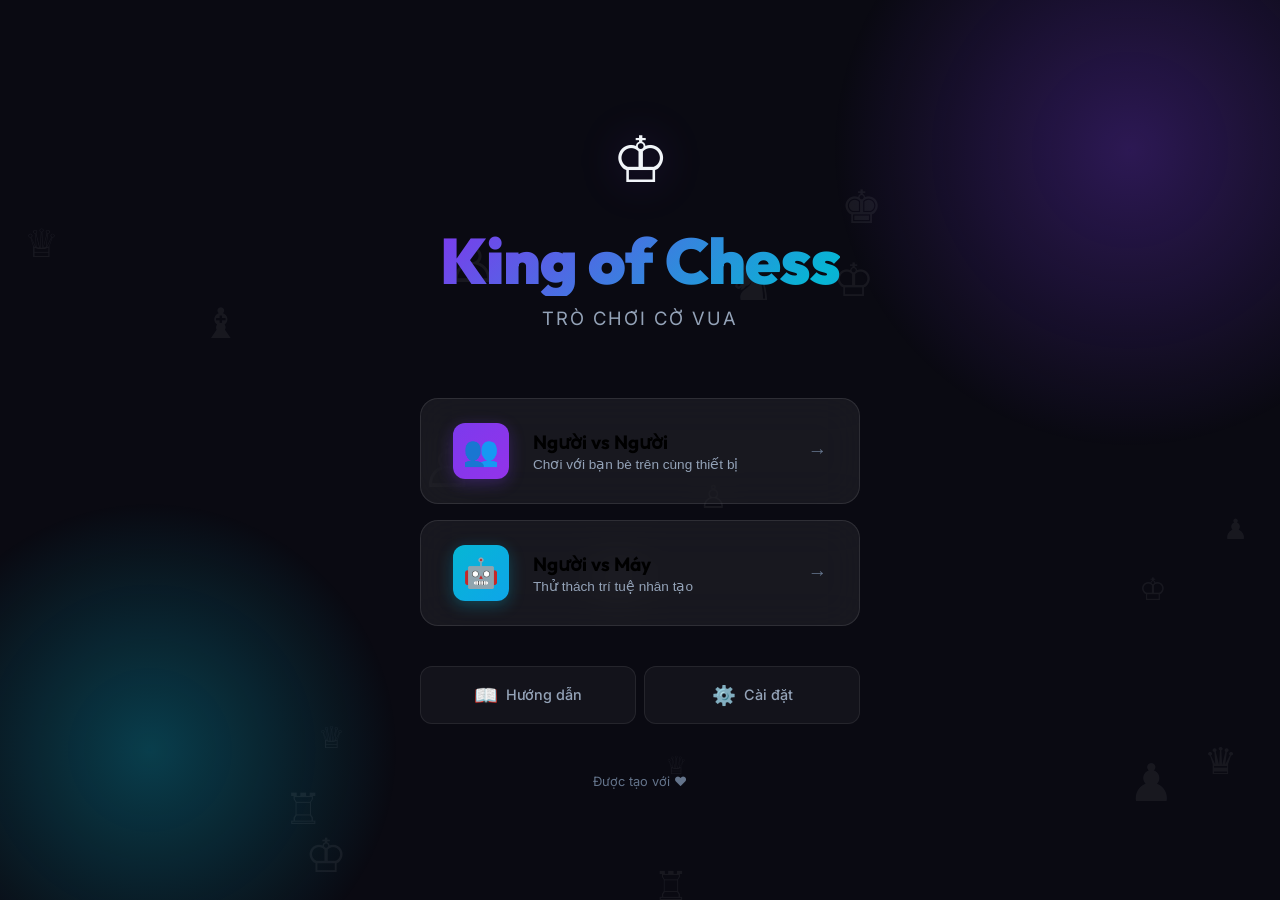
==== index.html @ 408eb3eb "Initial commit: KingOfChess - Chess game" ====
<!DOCTYPE html>
<html lang="vi" data-theme="dark" data-board="classic">
<head>
  <meta charset="UTF-8">
  <meta name="viewport" content="width=device-width, initial-scale=1.0">
  <meta name="description" content="King of Chess - Trò chơi cờ vua trực tuyến với AI. Chơi cờ vua miễn phí, người vs người hoặc người vs máy.">
  <title>King of Chess — Trò chơi Cờ Vua</title>
  <link rel="stylesheet" href="css/index.css">
  <link rel="stylesheet" href="css/menu.css">
  <link rel="icon" href="data:image/svg+xml,<svg xmlns='http://www.w3.org/2000/svg' viewBox='0 0 100 100'><text y='.9em' font-size='90'>♔</text></svg>">
</head>
<body>
  <!-- Animated Background -->
  <div class="menu-bg"></div>
  <div class="floating-pieces" id="floating-pieces"></div>

  <div class="menu-page">
    <!-- Hero Section -->
    <div class="hero">
      <div class="hero-crown">♔</div>
      <h1 class="hero-title" data-i18n="menu.title">King of Chess</h1>
      <p class="hero-subtitle" data-i18n="menu.subtitle">Trò chơi cờ vua</p>
    </div>

    <!-- Menu Container -->
    <div class="menu-container">
      <!-- PvP Mode -->
      <button class="mode-btn mode-btn-pvp" id="btn-pvp">
        <div class="mode-icon">👥</div>
        <div class="mode-info">
          <h3 data-i18n="menu.pvp">Người vs Người</h3>
          <p data-i18n="menu.pvp.desc">Chơi với bạn bè trên cùng thiết bị</p>
        </div>
        <span class="mode-arrow">→</span>
      </button>

      <!-- PvC Mode -->
      <button class="mode-btn mode-btn-pvc" id="btn-pvc">
        <div class="mode-icon">🤖</div>
        <div class="mode-info">
          <h3 data-i18n="menu.pvc">Người vs Máy</h3>
          <p data-i18n="menu.pvc.desc">Thử thách trí tuệ nhân tạo</p>
        </div>
        <span class="mode-arrow">→</span>
      </button>

      <!-- AI Difficulty Panel -->
      <div class="difficulty-panel" id="difficulty-panel">
        <div class="difficulty-content">
          <div class="difficulty-title" data-i18n="menu.difficulty">Chọn cấp độ</div>
          <div class="difficulty-options">
            <button class="difficulty-btn" data-difficulty="easy">
              <span class="diff-emoji">🌱</span>
              <span class="diff-name" data-i18n="menu.easy">Dễ</span>
              <span class="diff-desc" data-i18n="menu.easy.desc">Dành cho người mới</span>
            </button>
            <button class="difficulty-btn selected" data-difficulty="medium">
              <span class="diff-emoji">⚔️</span>
              <span class="diff-name" data-i18n="menu.medium">Trung bình</span>
              <span class="diff-desc" data-i18n="menu.medium.desc">Thử thách vừa phải</span>
            </button>
            <button class="difficulty-btn" data-difficulty="hard">
              <span class="diff-emoji">🔥</span>
              <span class="diff-name" data-i18n="menu.hard">Khó</span>
              <span class="diff-desc" data-i18n="menu.hard.desc">Đối thủ mạnh</span>
            </button>
          </div>
          <div class="play-btn-container">
            <button class="btn btn-accent btn-lg w-full" id="btn-play-ai" data-i18n="menu.play">Bắt đầu chơi</button>
          </div>
        </div>
      </div>

      <!-- Secondary Actions -->
      <div class="secondary-actions">
        <button class="secondary-btn" id="btn-guide">
          <span class="sec-icon">📖</span>
          <span data-i18n="menu.guide">Hướng dẫn</span>
        </button>
        <button class="secondary-btn" id="btn-settings">
          <span class="sec-icon">⚙️</span>
          <span data-i18n="menu.settings">Cài đặt</span>
        </button>
      </div>
    </div>

    <!-- Footer -->
    <div class="menu-footer">
      <p data-i18n="menu.footer">Được tạo với ❤️</p>
    </div>
  </div>

  <script src="js/i18n.js"></script>
  <script src="js/settings.js"></script>
  <script src="js/menu.js"></script>
</body>
</html>
---- css/index.css ----
/* ============================================
   KING OF CHESS — Design System & Global Styles
   ============================================ */

/* Google Fonts */
@import url('https://fonts.googleapis.com/css2?family=Inter:wght@300;400;500;600;700&family=Outfit:wght@400;500;600;700;800;900&family=JetBrains+Mono:wght@400;500&display=swap');

/* ---- CSS Custom Properties ---- */
:root {
  /* Typography */
  --font-heading: 'Outfit', sans-serif;
  --font-body: 'Inter', sans-serif;
  --font-mono: 'JetBrains Mono', monospace;

  /* Spacing */
  --space-xs: 4px;
  --space-sm: 8px;
  --space-md: 16px;
  --space-lg: 24px;
  --space-xl: 32px;
  --space-2xl: 48px;
  --space-3xl: 64px;

  /* Border Radius */
  --radius-sm: 6px;
  --radius-md: 12px;
  --radius-lg: 18px;
  --radius-xl: 24px;
  --radius-full: 9999px;

  /* Transitions */
  --transition-fast: 150ms cubic-bezier(0.4, 0, 0.2, 1);
  --transition-base: 250ms cubic-bezier(0.4, 0, 0.2, 1);
  --transition-slow: 400ms cubic-bezier(0.4, 0, 0.2, 1);
  --transition-bounce: 500ms cubic-bezier(0.34, 1.56, 0.64, 1);

  /* Z-Index Scale */
  --z-base: 1;
  --z-dropdown: 100;
  --z-modal-backdrop: 500;
  --z-modal: 600;
  --z-toast: 700;
  --z-tooltip: 800;

  /* Board Color Presets (default: Classic) */
  --board-light: #f0d9b5;
  --board-dark: #b58863;
  --board-highlight: rgba(255, 255, 0, 0.4);
  --board-selected: rgba(20, 85, 200, 0.45);
  --board-valid-move: rgba(0, 0, 0, 0.15);
  --board-check: rgba(255, 0, 0, 0.5);
  --board-last-move: rgba(155, 199, 0, 0.41);
}

/* ---- Dark Theme (Default) ---- */
[data-theme="dark"] {
  --bg-primary: #0a0a12;
  --bg-secondary: #12121e;
  --bg-tertiary: #1a1a2e;
  --bg-surface: rgba(255, 255, 255, 0.04);
  --bg-surface-hover: rgba(255, 255, 255, 0.08);
  --bg-surface-active: rgba(255, 255, 255, 0.12);

  --glass-bg: rgba(255, 255, 255, 0.06);
  --glass-border: rgba(255, 255, 255, 0.1);
  --glass-shadow: 0 8px 32px rgba(0, 0, 0, 0.4);

  --color-primary: #7c3aed;
  --color-primary-hover: #8b5cf6;
  --color-primary-glow: rgba(124, 58, 237, 0.3);
  --color-accent: #06b6d4;
  --color-accent-hover: #22d3ee;
  --color-accent-glow: rgba(6, 182, 212, 0.3);
  --color-success: #10b981;
  --color-success-glow: rgba(16, 185, 129, 0.3);
  --color-warning: #f59e0b;
  --color-danger: #ef4444;
  --color-danger-glow: rgba(239, 68, 68, 0.3);

  --text-primary: #f1f5f9;
  --text-secondary: #94a3b8;
  --text-tertiary: #64748b;
  --text-inverse: #0f172a;

  --border-color: rgba(255, 255, 255, 0.08);
  --border-color-hover: rgba(255, 255, 255, 0.15);

  --scrollbar-track: #1a1a2e;
  --scrollbar-thumb: #334155;

  --shadow-sm: 0 1px 2px rgba(0, 0, 0, 0.3);
  --shadow-md: 0 4px 12px rgba(0, 0, 0, 0.4);
  --shadow-lg: 0 8px 24px rgba(0, 0, 0, 0.5);
  --shadow-xl: 0 16px 48px rgba(0, 0, 0, 0.6);
}

/* ---- Light Theme ---- */
[data-theme="light"] {
  --bg-primary: #f0f2f5;
  --bg-secondary: #ffffff;
  --bg-tertiary: #e8eaed;
  --bg-surface: rgba(0, 0, 0, 0.03);
  --bg-surface-hover: rgba(0, 0, 0, 0.06);
  --bg-surface-active: rgba(0, 0, 0, 0.09);

  --glass-bg: rgba(255, 255, 255, 0.7);
  --glass-border: rgba(0, 0, 0, 0.08);
  --glass-shadow: 0 8px 32px rgba(0, 0, 0, 0.1);

  --color-primary: #6d28d9;
  --color-primary-hover: #7c3aed;
  --color-primary-glow: rgba(109, 40, 217, 0.15);
  --color-accent: #0891b2;
  --color-accent-hover: #06b6d4;
  --color-accent-glow: rgba(8, 145, 178, 0.15);
  --color-success: #059669;
  --color-success-glow: rgba(5, 150, 105, 0.15);
  --color-warning: #d97706;
  --color-danger: #dc2626;
  --color-danger-glow: rgba(220, 38, 38, 0.15);

  --text-primary: #1e293b;
  --text-secondary: #475569;
  --text-tertiary: #94a3b8;
  --text-inverse: #f8fafc;

  --border-color: rgba(0, 0, 0, 0.08);
  --border-color-hover: rgba(0, 0, 0, 0.15);

  --scrollbar-track: #e8eaed;
  --scrollbar-thumb: #94a3b8;

  --shadow-sm: 0 1px 2px rgba(0, 0, 0, 0.05);
  --shadow-md: 0 4px 12px rgba(0, 0, 0, 0.08);
  --shadow-lg: 0 8px 24px rgba(0, 0, 0, 0.12);
  --shadow-xl: 0 16px 48px rgba(0, 0, 0, 0.16);
}

/* ---- Board Color Presets ---- */
[data-board="classic"] {
  --board-light: #f0d9b5;
  --board-dark: #b58863;
}
[data-board="emerald"] {
  --board-light: #eeeed2;
  --board-dark: #769656;
}
[data-board="ocean"] {
  --board-light: #d4e4ed;
  --board-dark: #5b8baa;
}
[data-board="royal"] {
  --board-light: #e8daf0;
  --board-dark: #8b5bb5;
}
[data-board="midnight"] {
  --board-light: #c0c8d4;
  --board-dark: #4a5568;
}

/* ---- Global Reset & Base ---- */
*, *::before, *::after {
  margin: 0;
  padding: 0;
  box-sizing: border-box;
}

html {
  font-size: 16px;
  scroll-behavior: smooth;
  -webkit-font-smoothing: antialiased;
  -moz-osx-font-smoothing: grayscale;
}

body {
  font-family: var(--font-body);
  background-color: var(--bg-primary);
  color: var(--text-primary);
  line-height: 1.6;
  min-height: 100vh;
  overflow-x: hidden;
  transition: background-color var(--transition-base), color var(--transition-base);
}

/* ---- Scrollbar ---- */
::-webkit-scrollbar {
  width: 8px;
}
::-webkit-scrollbar-track {
  background: var(--scrollbar-track);
}
::-webkit-scrollbar-thumb {
  background: var(--scrollbar-thumb);
  border-radius: var(--radius-full);
}
::-webkit-scrollbar-thumb:hover {
  background: var(--text-tertiary);
}

/* ---- Selection ---- */
::selection {
  background: var(--color-primary);
  color: white;
}

/* ---- Links ---- */
a {
  color: var(--color-accent);
  text-decoration: none;
  transition: color var(--transition-fast);
}
a:hover {
  color: var(--color-accent-hover);
}

/* ---- Buttons ---- */
.btn {
  display: inline-flex;
  align-items: center;
  justify-content: center;
  gap: var(--space-sm);
  padding: var(--space-md) var(--space-xl);
  font-family: var(--font-heading);
  font-weight: 600;
  font-size: 1rem;
  border: none;
  border-radius: var(--radius-md);
  cursor: pointer;
  transition: all var(--transition-base);
  position: relative;
  overflow: hidden;
  user-select: none;
  white-space: nowrap;
}

.btn::before {
  content: '';
  position: absolute;
  inset: 0;
  background: linear-gradient(135deg, rgba(255,255,255,0.15) 0%, transparent 50%);
  opacity: 0;
  transition: opacity var(--transition-fast);
}
.btn:hover::before {
  opacity: 1;
}
.btn:active {
  transform: scale(0.97);
}

.btn-primary {
  background: linear-gradient(135deg, var(--color-primary), #9333ea);
  color: white;
  box-shadow: 0 4px 16px var(--color-primary-glow);
}
.btn-primary:hover {
  box-shadow: 0 6px 24px var(--color-primary-glow);
  transform: translateY(-2px);
}

.btn-accent {
  background: linear-gradient(135deg, var(--color-accent), #0ea5e9);
  color: white;
  box-shadow: 0 4px 16px var(--color-accent-glow);
}
.btn-accent:hover {
  box-shadow: 0 6px 24px var(--color-accent-glow);
  transform: translateY(-2px);
}

.btn-success {
  background: linear-gradient(135deg, var(--color-success), #34d399);
  color: white;
  box-shadow: 0 4px 16px var(--color-success-glow);
}

.btn-danger {
  background: linear-gradient(135deg, var(--color-danger), #f87171);
  color: white;
  box-shadow: 0 4px 16px var(--color-danger-glow);
}

.btn-ghost {
  background: var(--bg-surface);
  color: var(--text-primary);
  border: 1px solid var(--border-color);
}
.btn-ghost:hover {
  background: var(--bg-surface-hover);
  border-color: var(--border-color-hover);
}

.btn-lg {
  padding: var(--space-lg) var(--space-2xl);
  font-size: 1.15rem;
  border-radius: var(--radius-lg);
}
.btn-sm {
  padding: var(--space-sm) var(--space-md);
  font-size: 0.875rem;
}
.btn-icon {
  padding: var(--space-sm);
  width: 40px;
  height: 40px;
}

/* ---- Glass Card ---- */
.glass-card {
  background: var(--glass-bg);
  backdrop-filter: blur(20px);
  -webkit-backdrop-filter: blur(20px);
  border: 1px solid var(--glass-border);
  border-radius: var(--radius-lg);
  box-shadow: var(--glass-shadow);
}

/* ---- Modal ---- */
.modal-backdrop {
  position: fixed;
  inset: 0;
  background: rgba(0, 0, 0, 0.6);
  backdrop-filter: blur(4px);
  z-index: var(--z-modal-backdrop);
  display: flex;
  align-items: center;
  justify-content: center;
  opacity: 0;
  visibility: hidden;
  transition: all var(--transition-base);
}
.modal-backdrop.active {
  opacity: 1;
  visibility: visible;
}
.modal-backdrop.active .modal {
  transform: scale(1) translateY(0);
  opacity: 1;
}

.modal {
  background: var(--bg-secondary);
  border: 1px solid var(--border-color);
  border-radius: var(--radius-xl);
  box-shadow: var(--shadow-xl);
  width: 90%;
  max-width: 520px;
  max-height: 85vh;
  overflow-y: auto;
  padding: var(--space-xl);
  transform: scale(0.9) translateY(20px);
  opacity: 0;
  transition: all var(--transition-bounce);
}

.modal-header {
  display: flex;
  align-items: center;
  justify-content: space-between;
  margin-bottom: var(--space-lg);
}
.modal-header h2 {
  font-family: var(--font-heading);
  font-size: 1.5rem;
  font-weight: 700;
}
.modal-close {
  width: 36px;
  height: 36px;
  display: flex;
  align-items: center;
  justify-content: center;
  background: var(--bg-surface);
  border: 1px solid var(--border-color);
  border-radius: var(--radius-full);
  color: var(--text-secondary);
  cursor: pointer;
  transition: all var(--transition-fast);
  font-size: 1.2rem;
}
.modal-close:hover {
  background: var(--bg-surface-hover);
  color: var(--text-primary);
}

/* ---- Toggle Switch ---- */
.toggle {
  position: relative;
  width: 48px;
  height: 26px;
  cursor: pointer;
}
.toggle input {
  opacity: 0;
  width: 0;
  height: 0;
}
.toggle-slider {
  position: absolute;
  inset: 0;
  background: var(--bg-surface-active);
  border-radius: var(--radius-full);
  transition: background var(--transition-base);
}
.toggle-slider::before {
  content: '';
  position: absolute;
  width: 20px;
  height: 20px;
  left: 3px;
  bottom: 3px;
  background: white;
  border-radius: 50%;
  transition: transform var(--transition-base);
  box-shadow: 0 1px 3px rgba(0,0,0,0.2);
}
.toggle input:checked + .toggle-slider {
  background: var(--color-primary);
}
.toggle input:checked + .toggle-slider::before {
  transform: translateX(22px);
}

/* ---- Setting Item ---- */
.setting-item {
  display: flex;
  align-items: center;
  justify-content: space-between;
  padding: var(--space-md) 0;
  border-bottom: 1px solid var(--border-color);
}
.setting-item:last-child {
  border-bottom: none;
}
.setting-label {
  display: flex;
  flex-direction: column;
  gap: 2px;
}
.setting-label span:first-child {
  font-weight: 500;
  color: var(--text-primary);
}
.setting-label span:last-child {
  font-size: 0.8rem;
  color: var(--text-tertiary);
}

/* ---- Color Picker (Board colors) ---- */
.color-options {
  display: flex;
  gap: var(--space-sm);
}
.color-option {
  width: 36px;
  height: 36px;
  border-radius: var(--radius-sm);
  cursor: pointer;
  border: 2px solid transparent;
  transition: all var(--transition-fast);
  position: relative;
  overflow: hidden;
}
.color-option::before {
  content: '';
  position: absolute;
  top: 0;
  left: 0;
  width: 50%;
  height: 100%;
}
.color-option::after {
  content: '';
  position: absolute;
  top: 0;
  right: 0;
  width: 50%;
  height: 100%;
}
.color-option[data-board="classic"]::before { background: #f0d9b5; }
.color-option[data-board="classic"]::after { background: #b58863; }
.color-option[data-board="emerald"]::before { background: #eeeed2; }
.color-option[data-board="emerald"]::after { background: #769656; }
.color-option[data-board="ocean"]::before { background: #d4e4ed; }
.color-option[data-board="ocean"]::after { background: #5b8baa; }
.color-option[data-board="royal"]::before { background: #e8daf0; }
.color-option[data-board="royal"]::after { background: #8b5bb5; }
.color-option[data-board="midnight"]::before { background: #c0c8d4; }
.color-option[data-board="midnight"]::after { background: #4a5568; }

.color-option:hover {
  transform: scale(1.1);
}
.color-option.active {
  border-color: var(--color-primary);
  box-shadow: 0 0 0 2px var(--color-primary-glow);
}

/* ---- Language Selector ---- */
.lang-selector {
  display: flex;
  background: var(--bg-surface);
  border-radius: var(--radius-md);
  overflow: hidden;
  border: 1px solid var(--border-color);
}
.lang-option {
  padding: var(--space-sm) var(--space-md);
  cursor: pointer;
  font-size: 0.9rem;
  font-weight: 500;
  color: var(--text-secondary);
  transition: all var(--transition-fast);
  border: none;
  background: none;
}
.lang-option:hover {
  color: var(--text-primary);
}
.lang-option.active {
  background: var(--color-primary);
  color: white;
}

/* ---- Animations ---- */
@keyframes fadeIn {
  from { opacity: 0; }
  to { opacity: 1; }
}
@keyframes fadeInUp {
  from { opacity: 0; transform: translateY(20px); }
  to { opacity: 1; transform: translateY(0); }
}
@keyframes fadeInDown {
  from { opacity: 0; transform: translateY(-20px); }
  to { opacity: 1; transform: translateY(0); }
}
@keyframes slideInLeft {
  from { opacity: 0; transform: translateX(-30px); }
  to { opacity: 1; transform: translateX(0); }
}
@keyframes slideInRight {
  from { opacity: 0; transform: translateX(30px); }
  to { opacity: 1; transform: translateX(0); }
}
@keyframes scaleIn {
  from { opacity: 0; transform: scale(0.9); }
  to { opacity: 1; transform: scale(1); }
}
@keyframes pulse {
  0%, 100% { opacity: 1; }
  50% { opacity: 0.5; }
}
@keyframes float {
  0%, 100% { transform: translateY(0); }
  50% { transform: translateY(-10px); }
}
@keyframes shimmer {
  0% { background-position: -200% 0; }
  100% { background-position: 200% 0; }
}
@keyframes spin {
  from { transform: rotate(0deg); }
  to { transform: rotate(360deg); }
}
@keyframes confettiFall {
  0% { transform: translateY(-100vh) rotate(0deg); opacity: 1; }
  100% { transform: translateY(100vh) rotate(720deg); opacity: 0; }
}
@keyframes checkPulse {
  0%, 100% { box-shadow: inset 0 0 0 0 rgba(239, 68, 68, 0.5); }
  50% { box-shadow: inset 0 0 20px 5px rgba(239, 68, 68, 0.3); }
}
@keyframes piecePlace {
  0% { transform: scale(1.3); }
  50% { transform: scale(0.9); }
  100% { transform: scale(1); }
}

.animate-fade-in { animation: fadeIn var(--transition-slow) ease-out; }
.animate-fade-in-up { animation: fadeInUp var(--transition-slow) ease-out; }
.animate-fade-in-down { animation: fadeInDown var(--transition-slow) ease-out; }
.animate-slide-in-left { animation: slideInLeft var(--transition-slow) ease-out; }
.animate-slide-in-right { animation: slideInRight var(--transition-slow) ease-out; }
.animate-scale-in { animation: scaleIn var(--transition-bounce); }
.animate-float { animation: float 3s ease-in-out infinite; }
.animate-pulse { animation: pulse 2s ease-in-out infinite; }

/* ---- Utilities ---- */
.text-center { text-align: center; }
.text-left { text-align: left; }
.text-right { text-align: right; }
.flex { display: flex; }
.flex-col { flex-direction: column; }
.items-center { align-items: center; }
.justify-center { justify-content: center; }
.justify-between { justify-content: space-between; }
.gap-xs { gap: var(--space-xs); }
.gap-sm { gap: var(--space-sm); }
.gap-md { gap: var(--space-md); }
.gap-lg { gap: var(--space-lg); }
.gap-xl { gap: var(--space-xl); }
.w-full { width: 100%; }
.hidden { display: none !important; }

/* ---- Background Particles ---- */
.bg-particles {
  position: fixed;
  inset: 0;
  z-index: 0;
  pointer-events: none;
  overflow: hidden;
}
.bg-particles .particle {
  position: absolute;
  width: 3px;
  height: 3px;
  background: var(--color-primary);
  border-radius: 50%;
  opacity: 0.2;
  animation: float 6s ease-in-out infinite;
}

/* ---- Responsive ---- */
@media (max-width: 768px) {
  :root {
    --space-xl: 24px;
    --space-2xl: 32px;
    --space-3xl: 48px;
  }
  
  .modal {
    width: 95%;
    max-height: 90vh;
    padding: var(--space-lg);
  }
  
  .btn-lg {
    padding: var(--space-md) var(--space-xl);
    font-size: 1rem;
  }
}
---- css/menu.css ----
/* ============================================
   KING OF CHESS — Menu Page Styles
   ============================================ */

.menu-page {
  min-height: 100vh;
  display: flex;
  flex-direction: column;
  align-items: center;
  justify-content: center;
  position: relative;
  padding: var(--space-xl);
}

/* ---- Animated Background ---- */
.menu-bg {
  position: fixed;
  inset: 0;
  z-index: 0;
  overflow: hidden;
}

.menu-bg::before {
  content: '';
  position: absolute;
  width: 600px;
  height: 600px;
  background: radial-gradient(circle, var(--color-primary-glow) 0%, transparent 70%);
  top: -150px;
  right: -150px;
  animation: float 8s ease-in-out infinite;
}

.menu-bg::after {
  content: '';
  position: absolute;
  width: 500px;
  height: 500px;
  background: radial-gradient(circle, var(--color-accent-glow) 0%, transparent 70%);
  bottom: -100px;
  left: -100px;
  animation: float 10s ease-in-out infinite reverse;
}

/* Floating chess pieces background */
.floating-pieces {
  position: fixed;
  inset: 0;
  z-index: 0;
  pointer-events: none;
  overflow: hidden;
}

.floating-piece {
  position: absolute;
  font-size: 2rem;
  opacity: 0.06;
  animation: float var(--duration) ease-in-out infinite;
  animation-delay: var(--delay);
  color: var(--text-primary);
}

/* ---- Hero Section ---- */
.hero {
  position: relative;
  z-index: var(--z-base);
  text-align: center;
  margin-bottom: var(--space-3xl);
  animation: fadeInDown 0.8s ease-out;
}

.hero-crown {
  font-size: 4rem;
  margin-bottom: var(--space-md);
  display: inline-block;
  animation: float 3s ease-in-out infinite;
  filter: drop-shadow(0 0 20px var(--color-primary-glow));
}

.hero-title {
  font-family: var(--font-heading);
  font-size: 4rem;
  font-weight: 900;
  letter-spacing: -1px;
  background: linear-gradient(135deg, var(--color-primary), var(--color-accent), var(--color-primary));
  background-size: 200% auto;
  -webkit-background-clip: text;
  -webkit-text-fill-color: transparent;
  background-clip: text;
  animation: shimmer 4s linear infinite;
  line-height: 1.1;
  margin-bottom: var(--space-sm);
}

.hero-subtitle {
  font-family: var(--font-body);
  font-size: 1.15rem;
  color: var(--text-secondary);
  font-weight: 400;
  letter-spacing: 2px;
  text-transform: uppercase;
}

/* ---- Menu Container ---- */
.menu-container {
  position: relative;
  z-index: var(--z-base);
  width: 100%;
  max-width: 440px;
  display: flex;
  flex-direction: column;
  gap: var(--space-md);
  animation: fadeInUp 0.8s ease-out 0.2s both;
}

/* ---- Game Mode Buttons ---- */
.mode-btn {
  display: flex;
  align-items: center;
  gap: var(--space-lg);
  width: 100%;
  padding: var(--space-lg) var(--space-xl);
  background: var(--glass-bg);
  backdrop-filter: blur(20px);
  border: 1px solid var(--glass-border);
  border-radius: var(--radius-lg);
  cursor: pointer;
  transition: all var(--transition-base);
  text-align: left;
  position: relative;
  overflow: hidden;
}

.mode-btn::after {
  content: '';
  position: absolute;
  inset: 0;
  background: linear-gradient(135deg, transparent 0%, rgba(255,255,255,0.03) 100%);
  opacity: 0;
  transition: opacity var(--transition-fast);
}

.mode-btn:hover {
  transform: translateY(-3px);
  border-color: var(--color-primary);
  box-shadow: 0 8px 32px var(--color-primary-glow);
}
.mode-btn:hover::after {
  opacity: 1;
}
.mode-btn:active {
  transform: translateY(-1px);
}

.mode-icon {
  width: 56px;
  height: 56px;
  display: flex;
  align-items: center;
  justify-content: center;
  border-radius: var(--radius-md);
  font-size: 1.8rem;
  flex-shrink: 0;
}

.mode-btn-pvp .mode-icon {
  background: linear-gradient(135deg, var(--color-primary), #9333ea);
  box-shadow: 0 4px 16px var(--color-primary-glow);
}
.mode-btn-pvc .mode-icon {
  background: linear-gradient(135deg, var(--color-accent), #0ea5e9);
  box-shadow: 0 4px 16px var(--color-accent-glow);
}

.mode-info h3 {
  font-family: var(--font-heading);
  font-size: 1.2rem;
  font-weight: 700;
  margin-bottom: 2px;
}
.mode-info p {
  font-size: 0.85rem;
  color: var(--text-secondary);
}

.mode-arrow {
  margin-left: auto;
  font-size: 1.2rem;
  color: var(--text-tertiary);
  transition: transform var(--transition-fast);
}
.mode-btn:hover .mode-arrow {
  transform: translateX(4px);
  color: var(--text-primary);
}

/* ---- AI Difficulty Selector ---- */
.difficulty-panel {
  overflow: hidden;
  max-height: 0;
  opacity: 0;
  transition: max-height 0.4s ease, opacity 0.3s ease, margin 0.3s ease;
  margin-top: 0;
}
.difficulty-panel.open {
  max-height: 300px;
  opacity: 1;
  margin-top: var(--space-sm);
}

.difficulty-content {
  padding: var(--space-lg);
  background: var(--glass-bg);
  backdrop-filter: blur(20px);
  border: 1px solid var(--glass-border);
  border-radius: var(--radius-lg);
}

.difficulty-title {
  font-family: var(--font-heading);
  font-weight: 600;
  font-size: 0.95rem;
  color: var(--text-secondary);
  margin-bottom: var(--space-md);
  text-transform: uppercase;
  letter-spacing: 1px;
}

.difficulty-options {
  display: flex;
  gap: var(--space-sm);
}

.difficulty-btn {
  flex: 1;
  padding: var(--space-md);
  background: var(--bg-surface);
  border: 2px solid transparent;
  border-radius: var(--radius-md);
  cursor: pointer;
  text-align: center;
  transition: all var(--transition-base);
}
.difficulty-btn:hover {
  background: var(--bg-surface-hover);
  border-color: var(--border-color-hover);
}
.difficulty-btn.selected {
  border-color: var(--color-accent);
  background: rgba(6, 182, 212, 0.1);
}

.difficulty-btn .diff-emoji {
  font-size: 1.5rem;
  display: block;
  margin-bottom: var(--space-xs);
}
.difficulty-btn .diff-name {
  font-family: var(--font-heading);
  font-weight: 600;
  font-size: 0.9rem;
  display: block;
}
.difficulty-btn .diff-desc {
  font-size: 0.75rem;
  color: var(--text-tertiary);
  display: block;
  margin-top: 2px;
}

.play-btn-container {
  margin-top: var(--space-md);
}

/* ---- Secondary Buttons ---- */
.secondary-actions {
  display: flex;
  gap: var(--space-sm);
  margin-top: var(--space-sm);
}

.secondary-btn {
  flex: 1;
  display: flex;
  align-items: center;
  justify-content: center;
  gap: var(--space-sm);
  padding: var(--space-md);
  background: var(--bg-surface);
  border: 1px solid var(--border-color);
  border-radius: var(--radius-md);
  color: var(--text-secondary);
  cursor: pointer;
  font-family: var(--font-body);
  font-size: 0.9rem;
  font-weight: 500;
  transition: all var(--transition-base);
}
.secondary-btn:hover {
  background: var(--bg-surface-hover);
  color: var(--text-primary);
  border-color: var(--border-color-hover);
  transform: translateY(-2px);
}
.secondary-btn .sec-icon {
  font-size: 1.2rem;
}

/* ---- Footer ---- */
.menu-footer {
  position: relative;
  z-index: var(--z-base);
  margin-top: var(--space-2xl);
  text-align: center;
  color: var(--text-tertiary);
  font-size: 0.8rem;
  animation: fadeIn 1s ease-out 0.6s both;
}
.menu-footer a {
  color: var(--text-secondary);
}
.menu-footer a:hover {
  color: var(--color-accent);
}

/* ---- Responsive ---- */
@media (max-width: 520px) {
  .hero-title {
    font-size: 2.8rem;
  }
  .hero-subtitle {
    font-size: 0.95rem;
  }
  .hero-crown {
    font-size: 3rem;
  }
  .menu-container {
    max-width: 100%;
  }
  .difficulty-options {
    flex-direction: column;
  }
}
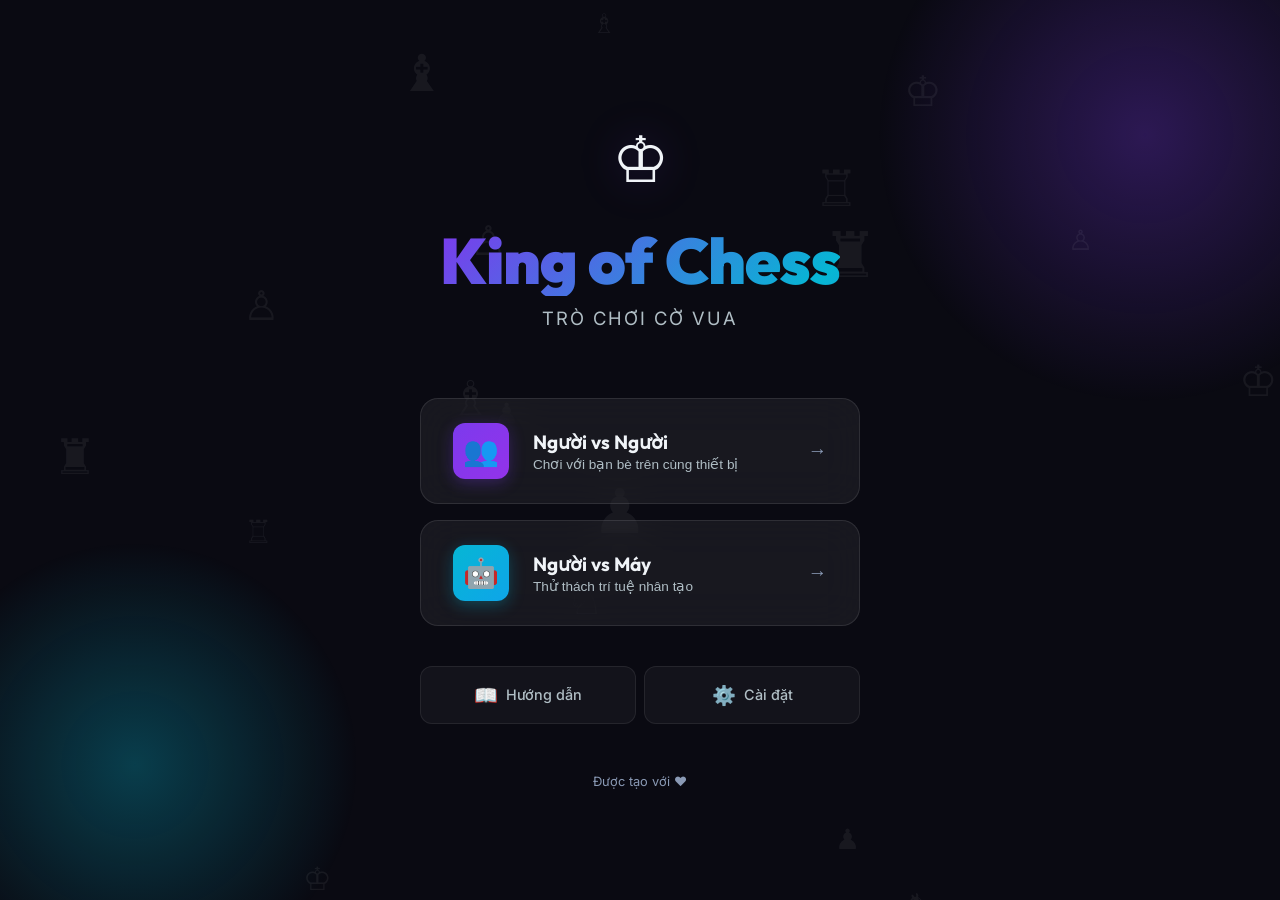
==== commit e44c5f3d: "style: soften light theme, add global animated background, improve piece visibility" ====
--- a/index.html
+++ b/index.html
@@ -11,7 +11,8 @@
 </head>
 <body>
   <!-- Animated Background -->
-  <div class="menu-bg"></div>
+  <div class="animated-bg"></div>
+  <div class="bg-particles"></div>
   <div class="floating-pieces" id="floating-pieces"></div>
 
   <div class="menu-page">
--- a/css/index.css
+++ b/css/index.css
@@ -77,9 +77,9 @@
   --color-danger: #ef4444;
   --color-danger-glow: rgba(239, 68, 68, 0.3);
 
-  --text-primary: #f1f5f9;
-  --text-secondary: #94a3b8;
-  --text-tertiary: #64748b;
+  --text-primary: #f0f4f8;
+  --text-secondary: #b0bec5;
+  --text-tertiary: #8a9ab5;
   --text-inverse: #0f172a;
 
   --border-color: rgba(255, 255, 255, 0.08);
@@ -96,16 +96,16 @@
 
 /* ---- Light Theme ---- */
 [data-theme="light"] {
-  --bg-primary: #f0f2f5;
-  --bg-secondary: #ffffff;
-  --bg-tertiary: #e8eaed;
-  --bg-surface: rgba(0, 0, 0, 0.03);
-  --bg-surface-hover: rgba(0, 0, 0, 0.06);
-  --bg-surface-active: rgba(0, 0, 0, 0.09);
-
-  --glass-bg: rgba(255, 255, 255, 0.7);
-  --glass-border: rgba(0, 0, 0, 0.08);
-  --glass-shadow: 0 8px 32px rgba(0, 0, 0, 0.1);
+  --bg-primary: #e2e8f0;
+  --bg-secondary: #f1f5f9;
+  --bg-tertiary: #cbd5e1;
+  --bg-surface: rgba(0, 0, 0, 0.04);
+  --bg-surface-hover: rgba(0, 0, 0, 0.08);
+  --bg-surface-active: rgba(0, 0, 0, 0.12);
+
+  --glass-bg: rgba(255, 255, 255, 0.45);
+  --glass-border: rgba(255, 255, 255, 0.6);
+  --glass-shadow: 0 8px 32px rgba(0, 0, 0, 0.06);
 
   --color-primary: #6d28d9;
   --color-primary-hover: #7c3aed;
@@ -121,19 +121,19 @@
 
   --text-primary: #1e293b;
   --text-secondary: #475569;
-  --text-tertiary: #94a3b8;
+  --text-tertiary: #64748b;
   --text-inverse: #f8fafc;
 
-  --border-color: rgba(0, 0, 0, 0.08);
-  --border-color-hover: rgba(0, 0, 0, 0.15);
-
-  --scrollbar-track: #e8eaed;
+  --border-color: rgba(0, 0, 0, 0.12);
+  --border-color-hover: rgba(0, 0, 0, 0.2);
+
+  --scrollbar-track: #cbd5e1;
   --scrollbar-thumb: #94a3b8;
 
-  --shadow-sm: 0 1px 2px rgba(0, 0, 0, 0.05);
-  --shadow-md: 0 4px 12px rgba(0, 0, 0, 0.08);
-  --shadow-lg: 0 8px 24px rgba(0, 0, 0, 0.12);
-  --shadow-xl: 0 16px 48px rgba(0, 0, 0, 0.16);
+  --shadow-sm: 0 1px 2px rgba(0, 0, 0, 0.06);
+  --shadow-md: 0 4px 12px rgba(0, 0, 0, 0.10);
+  --shadow-lg: 0 8px 24px rgba(0, 0, 0, 0.14);
+  --shadow-xl: 0 16px 48px rgba(0, 0, 0, 0.18);
 }
 
 /* ---- Board Color Presets ---- */
@@ -180,6 +180,11 @@
   min-height: 100vh;
   overflow-x: hidden;
   transition: background-color var(--transition-base), color var(--transition-base);
+}
+
+/* Smooth theme transition for all text elements */
+h1, h2, h3, h4, h5, h6, p, span, label, a, button, li, td, th, div {
+  transition: color var(--transition-base), background-color var(--transition-base), border-color var(--transition-base);
 }
 
 /* ---- Scrollbar ---- */
@@ -313,6 +318,7 @@
   border: 1px solid var(--glass-border);
   border-radius: var(--radius-lg);
   box-shadow: var(--glass-shadow);
+  transition: background var(--transition-base), border-color var(--transition-base), box-shadow var(--transition-base);
 }
 
 /* ---- Modal ---- */
@@ -603,7 +609,35 @@
 .w-full { width: 100%; }
 .hidden { display: none !important; }
 
-/* ---- Background Particles ---- */
+/* ---- Background Particles & Animated BG ---- */
+.animated-bg {
+  position: fixed;
+  inset: 0;
+  z-index: 0;
+  overflow: hidden;
+  pointer-events: none;
+}
+.animated-bg::before {
+  content: '';
+  position: absolute;
+  width: 60vmin;
+  height: 60vmin;
+  background: radial-gradient(circle, var(--color-primary-glow) 0%, transparent 70%);
+  top: -15vmin;
+  right: -15vmin;
+  animation: float 8s ease-in-out infinite;
+}
+.animated-bg::after {
+  content: '';
+  position: absolute;
+  width: 50vmin;
+  height: 50vmin;
+  background: radial-gradient(circle, var(--color-accent-glow) 0%, transparent 70%);
+  bottom: -10vmin;
+  left: -10vmin;
+  animation: float 10s ease-in-out infinite reverse;
+}
+
 .bg-particles {
   position: fixed;
   inset: 0;
--- a/css/menu.css
+++ b/css/menu.css
@@ -135,7 +135,7 @@
   content: '';
   position: absolute;
   inset: 0;
-  background: linear-gradient(135deg, transparent 0%, rgba(255,255,255,0.03) 100%);
+  background: linear-gradient(135deg, transparent 0%, rgba(255, 255, 255, 0.03) 100%);
   opacity: 0;
   transition: opacity var(--transition-fast);
 }
@@ -145,9 +145,11 @@
   border-color: var(--color-primary);
   box-shadow: 0 8px 32px var(--color-primary-glow);
 }
+
 .mode-btn:hover::after {
   opacity: 1;
 }
+
 .mode-btn:active {
   transform: translateY(-1px);
 }
@@ -167,6 +169,7 @@
   background: linear-gradient(135deg, var(--color-primary), #9333ea);
   box-shadow: 0 4px 16px var(--color-primary-glow);
 }
+
 .mode-btn-pvc .mode-icon {
   background: linear-gradient(135deg, var(--color-accent), #0ea5e9);
   box-shadow: 0 4px 16px var(--color-accent-glow);
@@ -177,7 +180,9 @@
   font-size: 1.2rem;
   font-weight: 700;
   margin-bottom: 2px;
-}
+  color: var(--text-primary);
+}
+
 .mode-info p {
   font-size: 0.85rem;
   color: var(--text-secondary);
@@ -189,6 +194,7 @@
   color: var(--text-tertiary);
   transition: transform var(--transition-fast);
 }
+
 .mode-btn:hover .mode-arrow {
   transform: translateX(4px);
   color: var(--text-primary);
@@ -202,6 +208,7 @@
   transition: max-height 0.4s ease, opacity 0.3s ease, margin 0.3s ease;
   margin-top: 0;
 }
+
 .difficulty-panel.open {
   max-height: 300px;
   opacity: 1;
@@ -241,10 +248,12 @@
   text-align: center;
   transition: all var(--transition-base);
 }
+
 .difficulty-btn:hover {
   background: var(--bg-surface-hover);
   border-color: var(--border-color-hover);
 }
+
 .difficulty-btn.selected {
   border-color: var(--color-accent);
   background: rgba(6, 182, 212, 0.1);
@@ -255,12 +264,15 @@
   display: block;
   margin-bottom: var(--space-xs);
 }
+
 .difficulty-btn .diff-name {
   font-family: var(--font-heading);
   font-weight: 600;
   font-size: 0.9rem;
   display: block;
-}
+  color: var(--text-primary);
+}
+
 .difficulty-btn .diff-desc {
   font-size: 0.75rem;
   color: var(--text-tertiary);
@@ -296,12 +308,14 @@
   font-weight: 500;
   transition: all var(--transition-base);
 }
+
 .secondary-btn:hover {
   background: var(--bg-surface-hover);
   color: var(--text-primary);
   border-color: var(--border-color-hover);
   transform: translateY(-2px);
 }
+
 .secondary-btn .sec-icon {
   font-size: 1.2rem;
 }
@@ -316,9 +330,11 @@
   font-size: 0.8rem;
   animation: fadeIn 1s ease-out 0.6s both;
 }
+
 .menu-footer a {
   color: var(--text-secondary);
 }
+
 .menu-footer a:hover {
   color: var(--color-accent);
 }
@@ -328,16 +344,20 @@
   .hero-title {
     font-size: 2.8rem;
   }
+
   .hero-subtitle {
     font-size: 0.95rem;
   }
+
   .hero-crown {
     font-size: 3rem;
   }
+
   .menu-container {
     max-width: 100%;
   }
+
   .difficulty-options {
     flex-direction: column;
   }
-}
+}
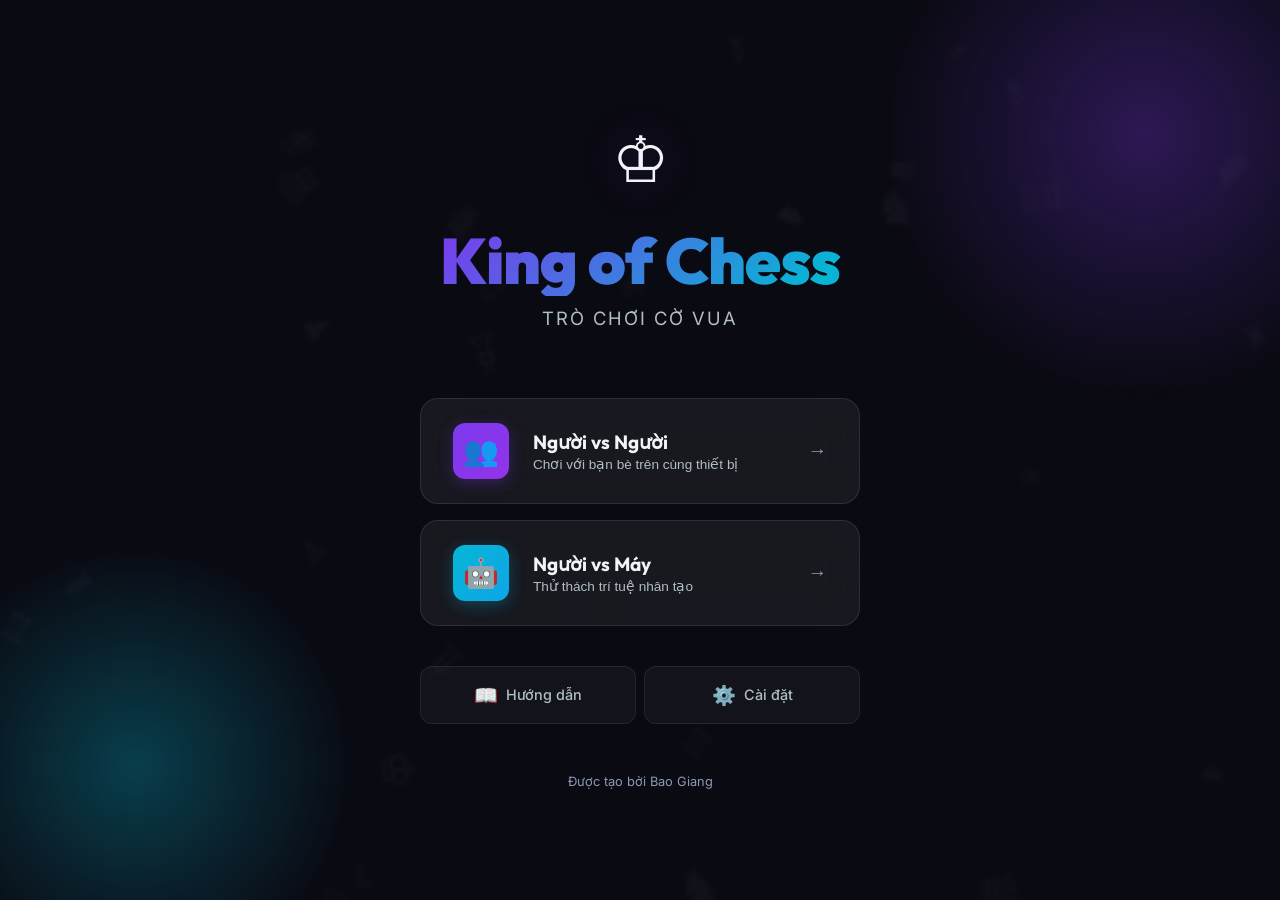
==== commit f2e57ef6: "Optimize for mobile devices" ====
--- a/index.html
+++ b/index.html
@@ -2,7 +2,9 @@
 <html lang="vi" data-theme="dark" data-board="classic">
 <head>
   <meta charset="UTF-8">
-  <meta name="viewport" content="width=device-width, initial-scale=1.0">
+  <meta name="viewport" content="width=device-width, initial-scale=1.0, maximum-scale=1.0, user-scalable=no, viewport-fit=cover">
+  <meta name="apple-mobile-web-app-capable" content="yes">
+  <meta name="mobile-web-app-capable" content="yes">
   <meta name="description" content="King of Chess - Trò chơi cờ vua trực tuyến với AI. Chơi cờ vua miễn phí, người vs người hoặc người vs máy.">
   <title>King of Chess — Trò chơi Cờ Vua</title>
   <link rel="stylesheet" href="css/index.css">
--- a/css/index.css
+++ b/css/index.css
@@ -94,47 +94,7 @@
   --shadow-xl: 0 16px 48px rgba(0, 0, 0, 0.6);
 }
 
-/* ---- Light Theme ---- */
-[data-theme="light"] {
-  --bg-primary: #e2e8f0;
-  --bg-secondary: #f1f5f9;
-  --bg-tertiary: #cbd5e1;
-  --bg-surface: rgba(0, 0, 0, 0.04);
-  --bg-surface-hover: rgba(0, 0, 0, 0.08);
-  --bg-surface-active: rgba(0, 0, 0, 0.12);
-
-  --glass-bg: rgba(255, 255, 255, 0.45);
-  --glass-border: rgba(255, 255, 255, 0.6);
-  --glass-shadow: 0 8px 32px rgba(0, 0, 0, 0.06);
-
-  --color-primary: #6d28d9;
-  --color-primary-hover: #7c3aed;
-  --color-primary-glow: rgba(109, 40, 217, 0.15);
-  --color-accent: #0891b2;
-  --color-accent-hover: #06b6d4;
-  --color-accent-glow: rgba(8, 145, 178, 0.15);
-  --color-success: #059669;
-  --color-success-glow: rgba(5, 150, 105, 0.15);
-  --color-warning: #d97706;
-  --color-danger: #dc2626;
-  --color-danger-glow: rgba(220, 38, 38, 0.15);
-
-  --text-primary: #1e293b;
-  --text-secondary: #475569;
-  --text-tertiary: #64748b;
-  --text-inverse: #f8fafc;
-
-  --border-color: rgba(0, 0, 0, 0.12);
-  --border-color-hover: rgba(0, 0, 0, 0.2);
-
-  --scrollbar-track: #cbd5e1;
-  --scrollbar-thumb: #94a3b8;
-
-  --shadow-sm: 0 1px 2px rgba(0, 0, 0, 0.06);
-  --shadow-md: 0 4px 12px rgba(0, 0, 0, 0.10);
-  --shadow-lg: 0 8px 24px rgba(0, 0, 0, 0.14);
-  --shadow-xl: 0 16px 48px rgba(0, 0, 0, 0.18);
-}
+
 
 /* ---- Board Color Presets ---- */
 [data-board="classic"] {
@@ -179,12 +139,6 @@
   line-height: 1.6;
   min-height: 100vh;
   overflow-x: hidden;
-  transition: background-color var(--transition-base), color var(--transition-base);
-}
-
-/* Smooth theme transition for all text elements */
-h1, h2, h3, h4, h5, h6, p, span, label, a, button, li, td, th, div {
-  transition: color var(--transition-base), background-color var(--transition-base), border-color var(--transition-base);
 }
 
 /* ---- Scrollbar ---- */
@@ -236,6 +190,7 @@
   overflow: hidden;
   user-select: none;
   white-space: nowrap;
+  touch-action: manipulation;
 }
 
 .btn::before {
@@ -560,6 +515,10 @@
 @keyframes float {
   0%, 100% { transform: translateY(0); }
   50% { transform: translateY(-10px); }
+}
+@keyframes floatPiece {
+  0% { transform: translate(0, 0) rotate(0deg); }
+  100% { transform: translate(var(--move-x), var(--move-y)) rotate(var(--rot)); }
 }
 @keyframes shimmer {
   0% { background-position: -200% 0; }
@@ -609,7 +568,27 @@
 .w-full { width: 100%; }
 .hidden { display: none !important; }
 
-/* ---- Background Particles & Animated BG ---- */
+/* ---- Background Particles, Floating Pieces & Animated BG ---- */
+.floating-pieces {
+  position: fixed;
+  inset: 0;
+  z-index: 0;
+  pointer-events: none;
+  overflow: hidden;
+}
+
+.floating-piece-js {
+  position: absolute;
+  top: 0;
+  left: 0;
+  color: var(--text-primary);
+  pointer-events: none;
+  will-change: transform, opacity;
+  /* Hardware acceleration and blending */
+  -webkit-transform-style: preserve-3d;
+  filter: blur(1.5px);
+}
+
 .animated-bg {
   position: fixed;
   inset: 0;
--- a/css/menu.css
+++ b/css/menu.css
@@ -42,23 +42,7 @@
   animation: float 10s ease-in-out infinite reverse;
 }
 
-/* Floating chess pieces background */
-.floating-pieces {
-  position: fixed;
-  inset: 0;
-  z-index: 0;
-  pointer-events: none;
-  overflow: hidden;
-}
-
-.floating-piece {
-  position: absolute;
-  font-size: 2rem;
-  opacity: 0.06;
-  animation: float var(--duration) ease-in-out infinite;
-  animation-delay: var(--delay);
-  color: var(--text-primary);
-}
+
 
 /* ---- Hero Section ---- */
 .hero {
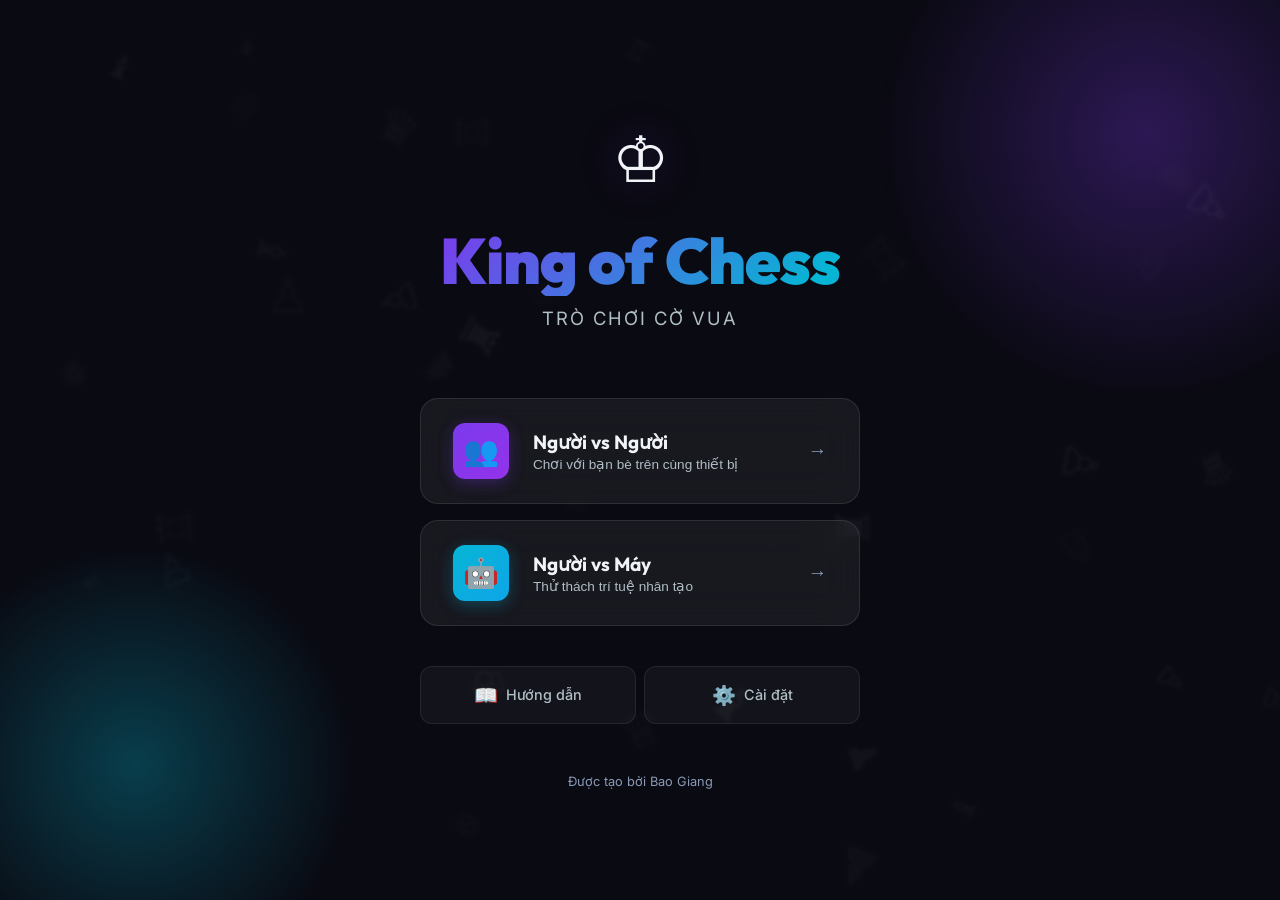
==== commit 72c79ce0: "Fix transform-style CSS lint warning" ====
--- a/index.html
+++ b/index.html
@@ -1,16 +1,21 @@
 <!DOCTYPE html>
 <html lang="vi" data-theme="dark" data-board="classic">
+
 <head>
   <meta charset="UTF-8">
-  <meta name="viewport" content="width=device-width, initial-scale=1.0, maximum-scale=1.0, user-scalable=no, viewport-fit=cover">
+  <meta name="viewport"
+    content="width=device-width, initial-scale=1.0, maximum-scale=1.0, user-scalable=no, viewport-fit=cover">
   <meta name="apple-mobile-web-app-capable" content="yes">
   <meta name="mobile-web-app-capable" content="yes">
-  <meta name="description" content="King of Chess - Trò chơi cờ vua trực tuyến với AI. Chơi cờ vua miễn phí, người vs người hoặc người vs máy.">
+  <meta name="description"
+    content="King of Chess - Trò chơi cờ vua trực tuyến với AI. Chơi cờ vua miễn phí, người vs người hoặc người vs máy.">
   <title>King of Chess — Trò chơi Cờ Vua</title>
   <link rel="stylesheet" href="css/index.css">
   <link rel="stylesheet" href="css/menu.css">
-  <link rel="icon" href="data:image/svg+xml,<svg xmlns='http://www.w3.org/2000/svg' viewBox='0 0 100 100'><text y='.9em' font-size='90'>♔</text></svg>">
+  <link rel="icon"
+    href="data:image/svg+xml,<svg xmlns='http://www.w3.org/2000/svg' viewBox='0 0 100 100'><text y='.9em' font-size='90'>♔</text></svg>">
 </head>
+
 <body>
   <!-- Animated Background -->
   <div class="animated-bg"></div>
@@ -97,4 +102,5 @@
   <script src="js/settings.js"></script>
   <script src="js/menu.js"></script>
 </body>
-</html>
+
+</html>
--- a/css/index.css
+++ b/css/index.css
@@ -586,6 +586,7 @@
   will-change: transform, opacity;
   /* Hardware acceleration and blending */
   -webkit-transform-style: preserve-3d;
+  transform-style: preserve-3d;
   filter: blur(1.5px);
 }
 
